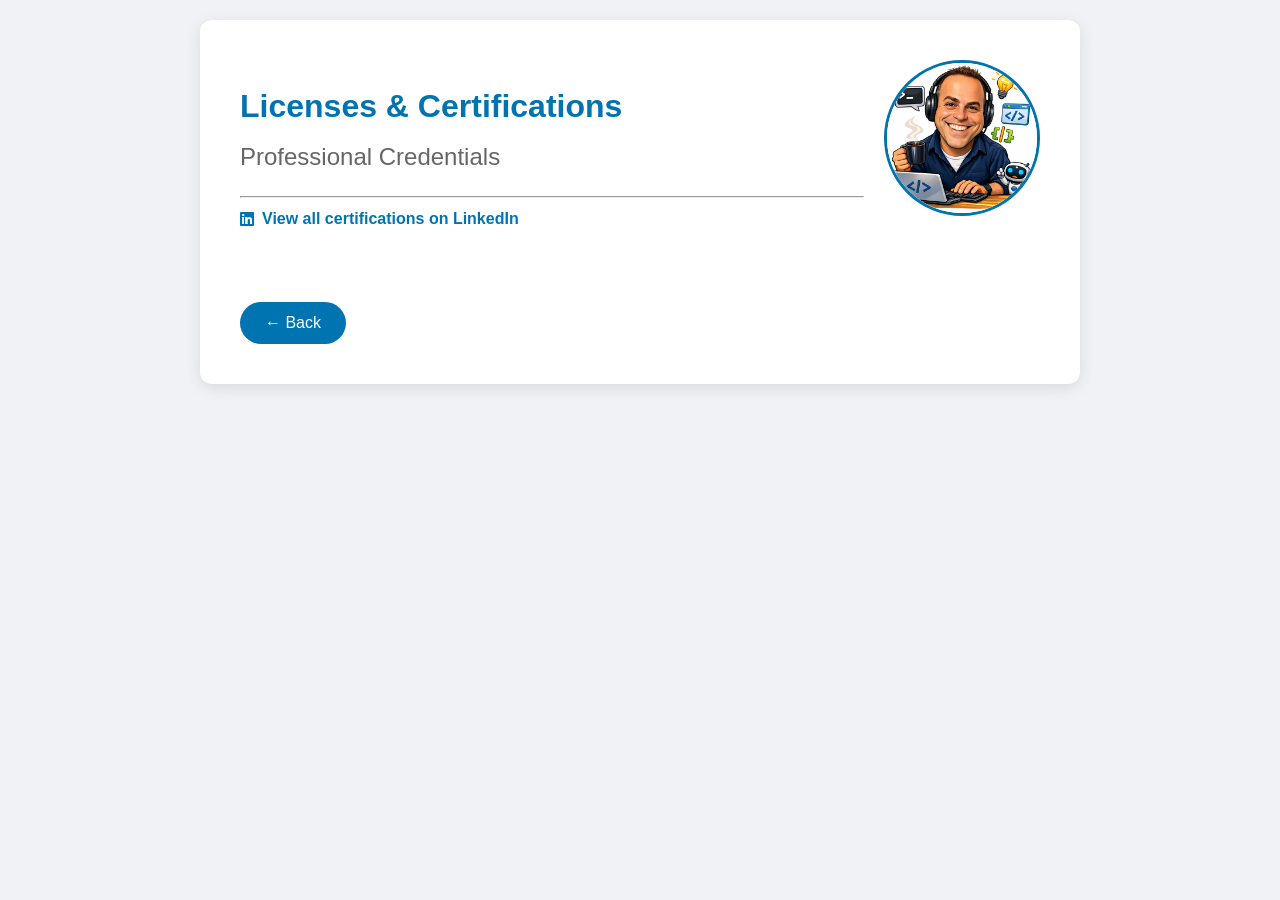
==== certifications.html @ ac949c7a "Add Licenses & Certifications and Recommendations buttons - Certifications button opens LinkedIn cer" ====
<!DOCTYPE html>
<html lang="en">

<head>
    <meta charset="UTF-8">
    <meta name="viewport" content="width=device-width, initial-scale=1.0">
    <title>Hagai Tregerman | Licenses & Certifications</title>
    <link rel="icon" type="image/png" href="./img/Profile funny Developer.png">
    <link rel="stylesheet" href="style.css">
    <link rel="stylesheet" href="certifications.css">
    <link rel="stylesheet" href="https://cdnjs.cloudflare.com/ajax/libs/font-awesome/6.0.0/css/all.min.css">
</head>

<body>
    <div class="container">
        <img src="./img/Profile funny Developer.png" alt="Hagai Tregerman" class="profile-img page-top-img">
        <h1>Licenses & Certifications</h1>
        <h2>Professional Credentials</h2>

        <hr />

        <a href="https://www.linkedin.com/in/hagait/details/certifications/" target="_blank" class="linkedin-all">
            <i class="fab fa-linkedin" aria-hidden="true"></i> View all certifications on LinkedIn
        </a>

        <div class="cert-grid">
            <!-- Cards will be added here -->
        </div>

        <div class="footer">
            <button onclick="window.location.href='index.html'">&#8592; Back</button>
        </div>
    </div>
</body>

</html>
---- style.css ----
body {
    font-family: 'Segoe UI', Tahoma, Geneva, Verdana, sans-serif;
    line-height: 1.6;
    color: #333;
    background-color: #f0f2f5;
    margin: 0;
    padding: 20px;
}

.container {
    max-width: 800px; /* width control */
    margin: 0 auto; /* centering */
    background: #fff;
    padding: 40px; /* padding */
    border-radius: 12px; /* border-radius */
    box-shadow: 0 4px 15px rgba(0,0,0,0.1);
    overflow-x: hidden;
}

h1 {
    margin-bottom: 5px;
    color: #0073b1; /* LinkedIn Blue */
}

h2 {
    font-weight: 300;
    color: #666;
    margin-top: 0;
}

.profile-section {
    display: flex;
    align-items: center;
    gap: 30px;
    margin: 30px 0;
}

.profile-img {
    width: 150px;
    height: 150px; /* height */
    border-radius: 50%; /* circular image */
    border: 3px solid #0073b1;
    transition: transform 0.3s ease; /* transition effect */
}

.profile-img:hover {
    transform: scale(1.05); /* hover interaction */
}

.contact-info p {
    display: flex;
    align-items: center;
    gap: 6px;
    margin: 4px 0;
}

.contact-info p strong {
    min-width: 110px;
    flex-shrink: 0;
}

.contact-info a {
    color: #0073b1;
    text-decoration: none;
}

.contact-info a:hover {
    text-decoration: underline;
}

ul {
    list-style-type: none;
    padding: 0;
}

li {
    margin-bottom: 10px;
    padding-left: 20px;
    position: relative;
}

li::before {
    content: "▹";
    position: absolute;
    left: 0;
    color: #0073b1;
}

.like-section {
    display: flex;
    flex-direction: column;
    align-items: center;
    gap: 8px;
    flex-shrink: 0;
    margin-left: auto;
}

button.like-btn {
    background: #e8f4fd;
    color: #0073b1;
    border: 2px solid #0073b1;
    border-radius: 50%;
    width: 80px;
    height: 80px;
    font-size: 34px;
    padding: 0;
    cursor: pointer;
    transition: transform 0.2s, background 0.2s, border-color 0.2s;
}

button.like-btn:hover {
    background: #0073b1;
    color: white;
    transform: scale(1.08);
}

button.like-btn.liked {
    background: #e74c3c;
    border-color: #e74c3c;
    color: white;
}

.like-count {
    font-size: 16px;
    font-weight: bold;
    color: #333;
}

button {
    background-color: #0073b1;
    color: white;
    padding: 12px 25px;
    border: none;
    border-radius: 25px;
    font-size: 16px;
    cursor: pointer;
    transition: background-color 0.2s;
}

button:hover {
    background-color: #005582;
}

@media (max-width: 768px) {
    body {
        padding: 10px;
    }

    .container {
        padding: 20px;
    }

    .profile-section {
        flex-direction: column;
        align-items: center;
        text-align: center;
        gap: 16px;
    }

    .contact-info p {
        justify-content: flex-start;
        text-align: left;
    }

    .contact-info p strong {
        min-width: 85px;
    }

    .like-section {
        margin-left: 0;
    }

    .footer {
        display: flex;
        flex-direction: column;
        align-items: center;
        gap: 12px;
    }

    button {
        width: 100%;
        max-width: 280px;
    }

    button.like-btn {
        width: 80px;
        max-width: 80px;
    }
}
---- certifications.css ----
.page-top-img {
    float: right;
    margin: 0 0 15px 20px;
}

.linkedin-all {
    display: inline-flex;
    align-items: center;
    gap: 8px;
    color: #0073b1;
    text-decoration: none;
    font-weight: 600;
    font-size: 1em;
    margin-bottom: 20px;
}

.linkedin-all:hover {
    text-decoration: underline;
}

.cert-grid {
    display: flex;
    flex-direction: column;
    gap: 20px;
    margin-top: 10px;
}

.cert-card {
    border: 1px solid #e0e0e0;
    border-radius: 10px;
    padding: 18px 25px;
    background: #f9f9f9;
    transition: box-shadow 0.2s;
    display: flex;
    align-items: flex-start;
    gap: 16px;
}

.cert-card:hover {
    box-shadow: 0 4px 12px rgba(0, 115, 177, 0.15);
}

.cert-icon {
    font-size: 28px;
    color: #0073b1;
    flex-shrink: 0;
    margin-top: 2px;
}

.cert-body h4 {
    margin: 0 0 4px 0;
    color: #0073b1;
    font-size: 1.05em;
}

.cert-body .cert-issuer {
    margin: 0 0 4px 0;
    color: #555;
    font-size: 0.9em;
}

.cert-body .cert-date {
    margin: 0 0 10px 0;
    color: #888;
    font-size: 0.85em;
}

.cert-body a {
    color: #0073b1;
    text-decoration: none;
    font-size: 0.9em;
}

.cert-body a:hover {
    text-decoration: underline;
}

.footer {
    margin-top: 40px;
}
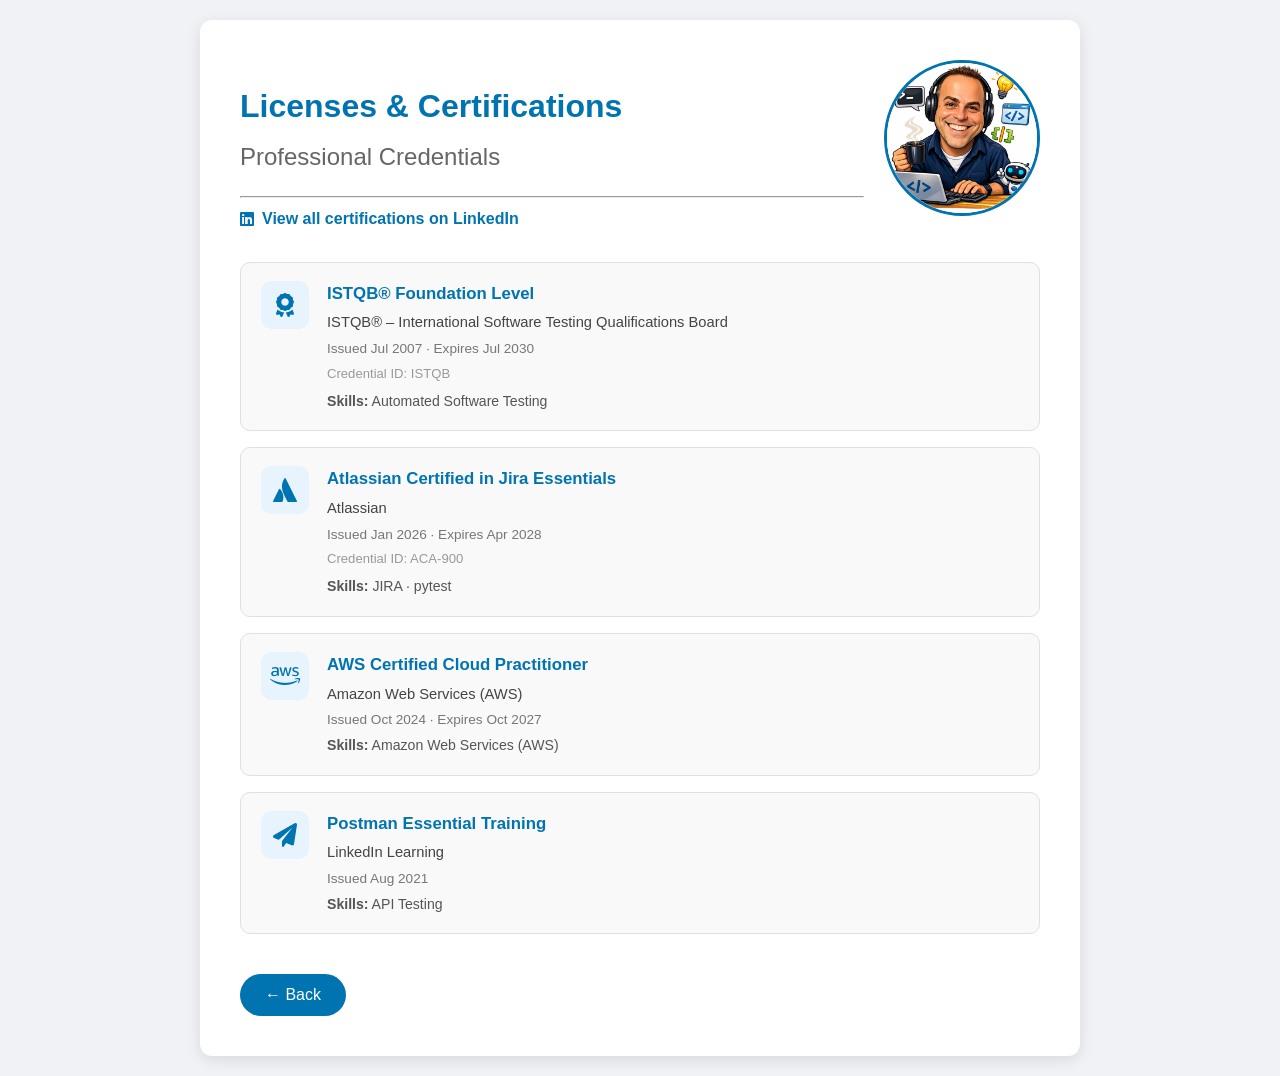
==== commit 523396cb: "Add certifications page with real credential cards - Certifications button now opens local certifica" ====
--- a/certifications.html
+++ b/certifications.html
@@ -24,7 +24,57 @@
         </a>
 
         <div class="cert-grid">
-            <!-- Cards will be added here -->
+
+            <div class="cert-card">
+                <div class="cert-icon-wrap">
+                    <i class="fas fa-award cert-icon"></i>
+                </div>
+                <div class="cert-body">
+                    <h4>ISTQB® Foundation Level</h4>
+                    <p class="cert-issuer">ISTQB® – International Software Testing Qualifications Board</p>
+                    <p class="cert-date">Issued Jul 2007 · Expires Jul 2030</p>
+                    <p class="cert-id">Credential ID: ISTQB</p>
+                    <p class="cert-skills"><strong>Skills:</strong> Automated Software Testing</p>
+                </div>
+            </div>
+
+            <div class="cert-card">
+                <div class="cert-icon-wrap">
+                    <i class="fab fa-atlassian cert-icon"></i>
+                </div>
+                <div class="cert-body">
+                    <h4>Atlassian Certified in Jira Essentials</h4>
+                    <p class="cert-issuer">Atlassian</p>
+                    <p class="cert-date">Issued Jan 2026 · Expires Apr 2028</p>
+                    <p class="cert-id">Credential ID: ACA-900</p>
+                    <p class="cert-skills"><strong>Skills:</strong> JIRA · pytest</p>
+                </div>
+            </div>
+
+            <div class="cert-card">
+                <div class="cert-icon-wrap">
+                    <i class="fab fa-aws cert-icon"></i>
+                </div>
+                <div class="cert-body">
+                    <h4>AWS Certified Cloud Practitioner</h4>
+                    <p class="cert-issuer">Amazon Web Services (AWS)</p>
+                    <p class="cert-date">Issued Oct 2024 · Expires Oct 2027</p>
+                    <p class="cert-skills"><strong>Skills:</strong> Amazon Web Services (AWS)</p>
+                </div>
+            </div>
+
+            <div class="cert-card">
+                <div class="cert-icon-wrap">
+                    <i class="fas fa-paper-plane cert-icon"></i>
+                </div>
+                <div class="cert-body">
+                    <h4>Postman Essential Training</h4>
+                    <p class="cert-issuer">LinkedIn Learning</p>
+                    <p class="cert-date">Issued Aug 2021</p>
+                    <p class="cert-skills"><strong>Skills:</strong> API Testing</p>
+                </div>
+            </div>
+
         </div>
 
         <div class="footer">
--- a/certifications.css
+++ b/certifications.css
@@ -21,30 +21,39 @@
 .cert-grid {
     display: flex;
     flex-direction: column;
-    gap: 20px;
+    gap: 16px;
     margin-top: 10px;
 }
 
 .cert-card {
     border: 1px solid #e0e0e0;
     border-radius: 10px;
-    padding: 18px 25px;
+    padding: 18px 20px;
     background: #f9f9f9;
-    transition: box-shadow 0.2s;
     display: flex;
     align-items: flex-start;
-    gap: 16px;
+    gap: 18px;
+    transition: box-shadow 0.2s;
 }
 
 .cert-card:hover {
     box-shadow: 0 4px 12px rgba(0, 115, 177, 0.15);
 }
 
+.cert-icon-wrap {
+    flex-shrink: 0;
+    width: 48px;
+    height: 48px;
+    background: #e8f4fd;
+    border-radius: 10px;
+    display: flex;
+    align-items: center;
+    justify-content: center;
+}
+
 .cert-icon {
-    font-size: 28px;
+    font-size: 24px;
     color: #0073b1;
-    flex-shrink: 0;
-    margin-top: 2px;
 }
 
 .cert-body h4 {
@@ -54,27 +63,42 @@
 }
 
 .cert-body .cert-issuer {
-    margin: 0 0 4px 0;
-    color: #555;
-    font-size: 0.9em;
+    margin: 0 0 3px 0;
+    color: #444;
+    font-size: 0.92em;
 }
 
 .cert-body .cert-date {
-    margin: 0 0 10px 0;
-    color: #888;
+    margin: 0 0 3px 0;
+    color: #777;
     font-size: 0.85em;
 }
 
-.cert-body a {
-    color: #0073b1;
-    text-decoration: none;
-    font-size: 0.9em;
+.cert-body .cert-id {
+    margin: 0 0 6px 0;
+    color: #999;
+    font-size: 0.82em;
 }
 
-.cert-body a:hover {
-    text-decoration: underline;
+.cert-body .cert-skills {
+    margin: 0;
+    color: #555;
+    font-size: 0.88em;
 }
 
 .footer {
     margin-top: 40px;
 }
+
+@media (max-width: 768px) {
+    .page-top-img {
+        float: none;
+        display: block;
+        margin: 0 auto 15px;
+    }
+
+    .cert-card {
+        flex-direction: column;
+        align-items: flex-start;
+    }
+}
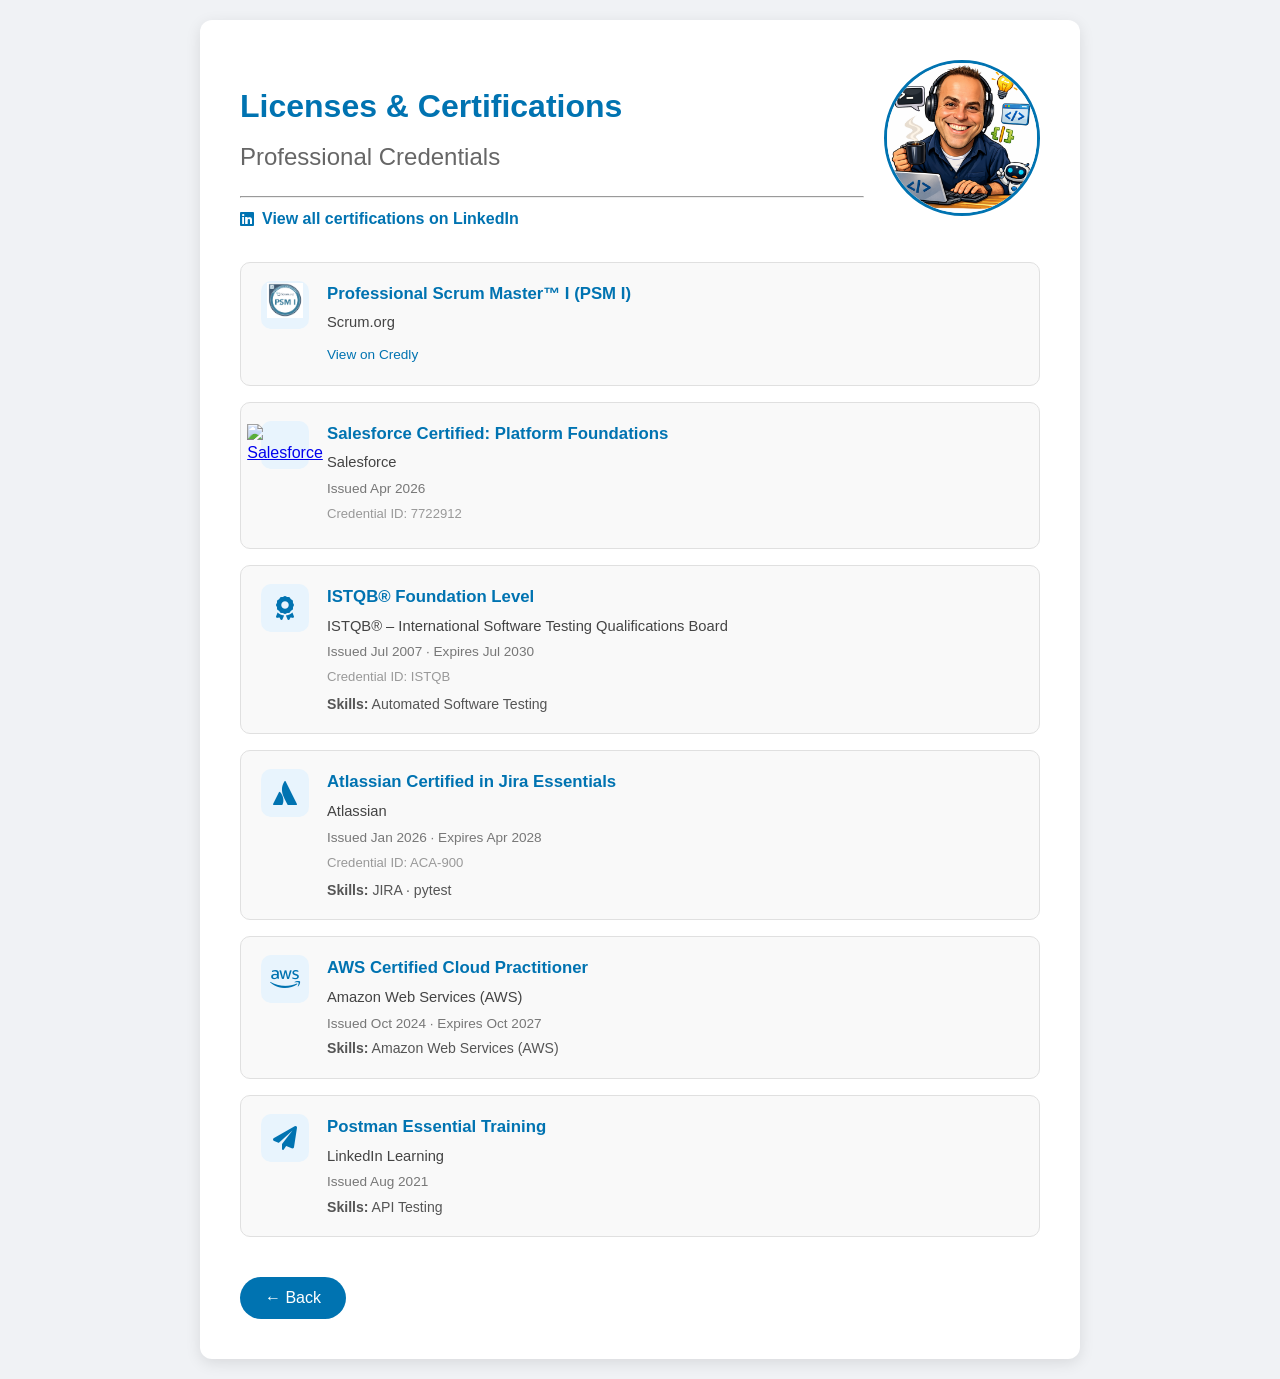
==== commit 6c82c653: "Add PSM I certification with Scrum badge and Credly link Co-Authored-By: Claude Sonnet 4.6 <noreply@" ====
--- a/certifications.html
+++ b/certifications.html
@@ -24,6 +24,33 @@
         </a>
 
         <div class="cert-grid">
+
+            <div class="cert-card">
+                <div class="cert-icon-wrap">
+                    <a href="https://www.credly.com/badges/2f845a2f-b209-4327-aec3-fc92373aceb7/linked_in_profile" target="_blank" title="View PSM I badge on Credly">
+                        <img src="./img/Badge_Scrum_master.png" alt="PSM I" class="cert-icon-img">
+                    </a>
+                </div>
+                <div class="cert-body">
+                    <h4>Professional Scrum Master™ I (PSM I)</h4>
+                    <p class="cert-issuer">Scrum.org</p>
+                    <a href="https://www.credly.com/badges/2f845a2f-b209-4327-aec3-fc92373aceb7/linked_in_profile" target="_blank" class="cert-link">View on Credly</a>
+                </div>
+            </div>
+
+            <div class="cert-card">
+                <div class="cert-icon-wrap">
+                    <a href="./img/Completing Certification Requiremnts.png" target="_blank" title="View certification">
+                        <img src="./img/Badge_SF-Certified_Platform-Foundations_High-Res.png" alt="Salesforce" class="cert-icon-img">
+                    </a>
+                </div>
+                <div class="cert-body">
+                    <h4>Salesforce Certified: Platform Foundations</h4>
+                    <p class="cert-issuer">Salesforce</p>
+                    <p class="cert-date">Issued Apr 2026</p>
+                    <p class="cert-id">Credential ID: 7722912</p>
+                </div>
+            </div>
 
             <div class="cert-card">
                 <div class="cert-icon-wrap">
--- a/certifications.css
+++ b/certifications.css
@@ -56,6 +56,24 @@
     color: #0073b1;
 }
 
+.cert-icon-img {
+    width: 36px;
+    height: 36px;
+    object-fit: contain;
+}
+
+.cert-link {
+    display: inline-block;
+    margin-top: 6px;
+    font-size: 0.85em;
+    color: #0073b1;
+    text-decoration: none;
+}
+
+.cert-link:hover {
+    text-decoration: underline;
+}
+
 .cert-body h4 {
     margin: 0 0 4px 0;
     color: #0073b1;
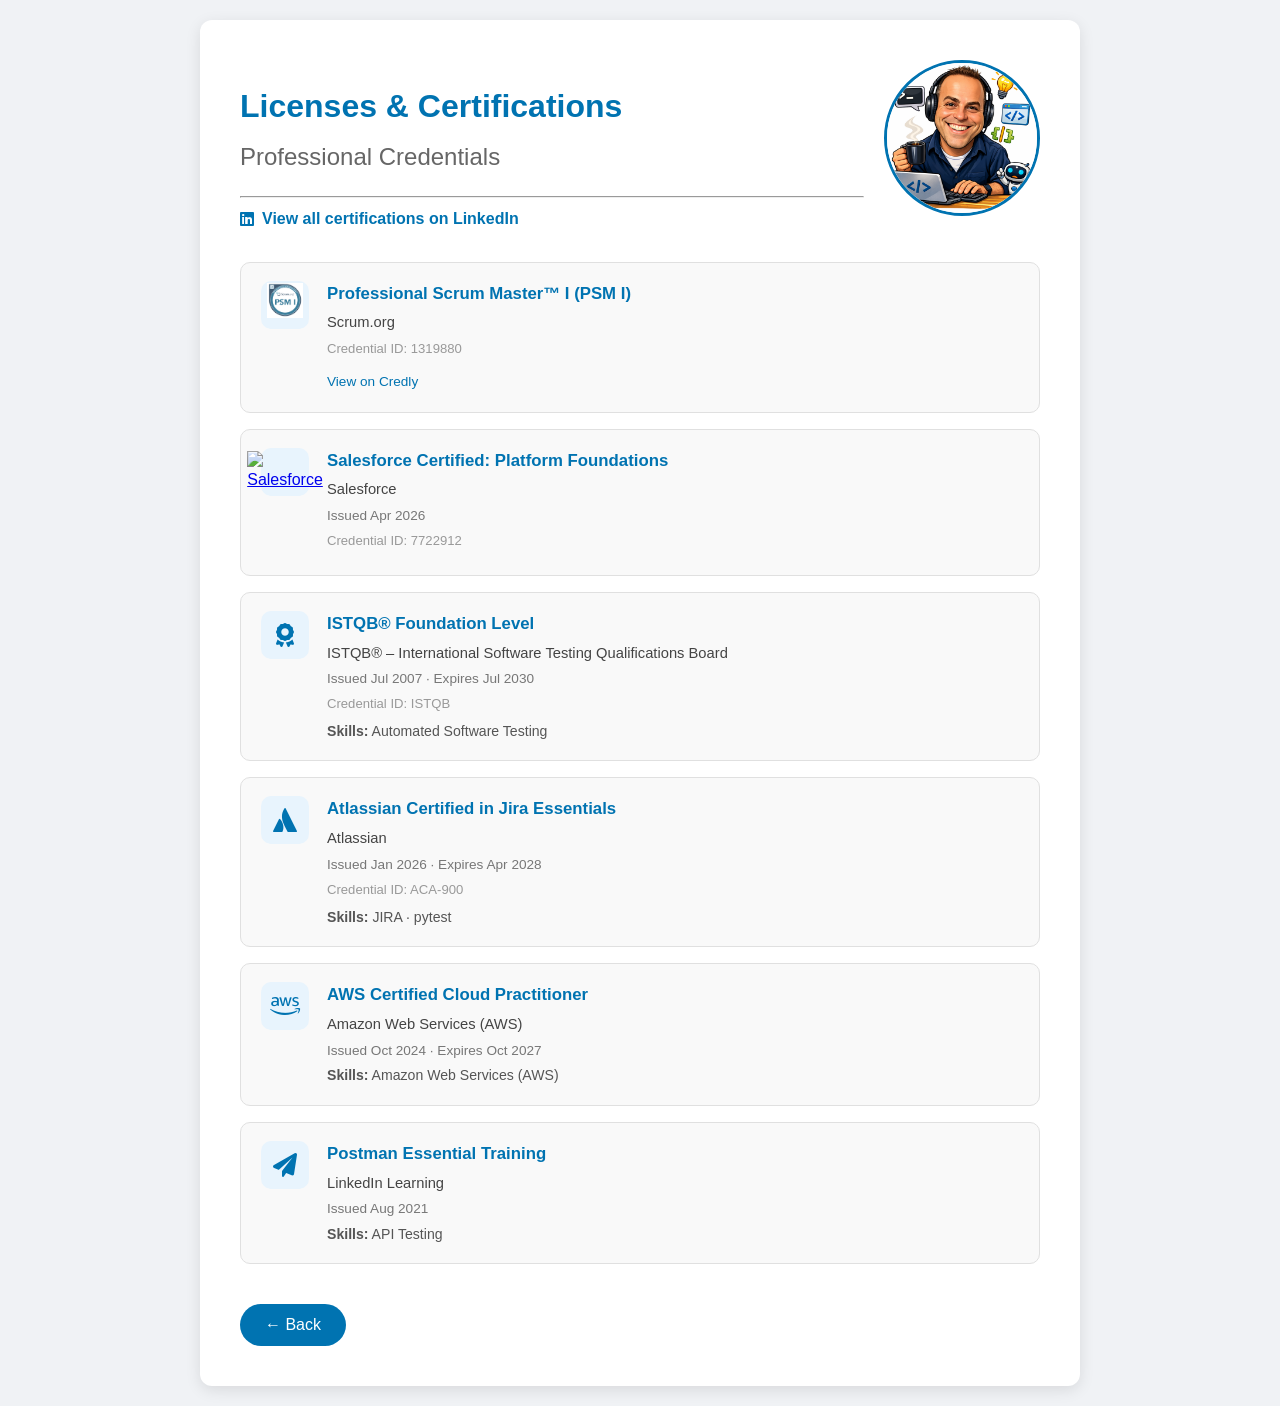
==== commit 70631954: "Add Credential ID to PSM I certification Co-Authored-By: Claude Sonnet 4.6 <noreply@anthropic.com>" ====
--- a/certifications.html
+++ b/certifications.html
@@ -34,6 +34,7 @@
                 <div class="cert-body">
                     <h4>Professional Scrum Master™ I (PSM I)</h4>
                     <p class="cert-issuer">Scrum.org</p>
+                    <p class="cert-id">Credential ID: 1319880</p>
                     <a href="https://www.credly.com/badges/2f845a2f-b209-4327-aec3-fc92373aceb7/linked_in_profile" target="_blank" class="cert-link">View on Credly</a>
                 </div>
             </div>
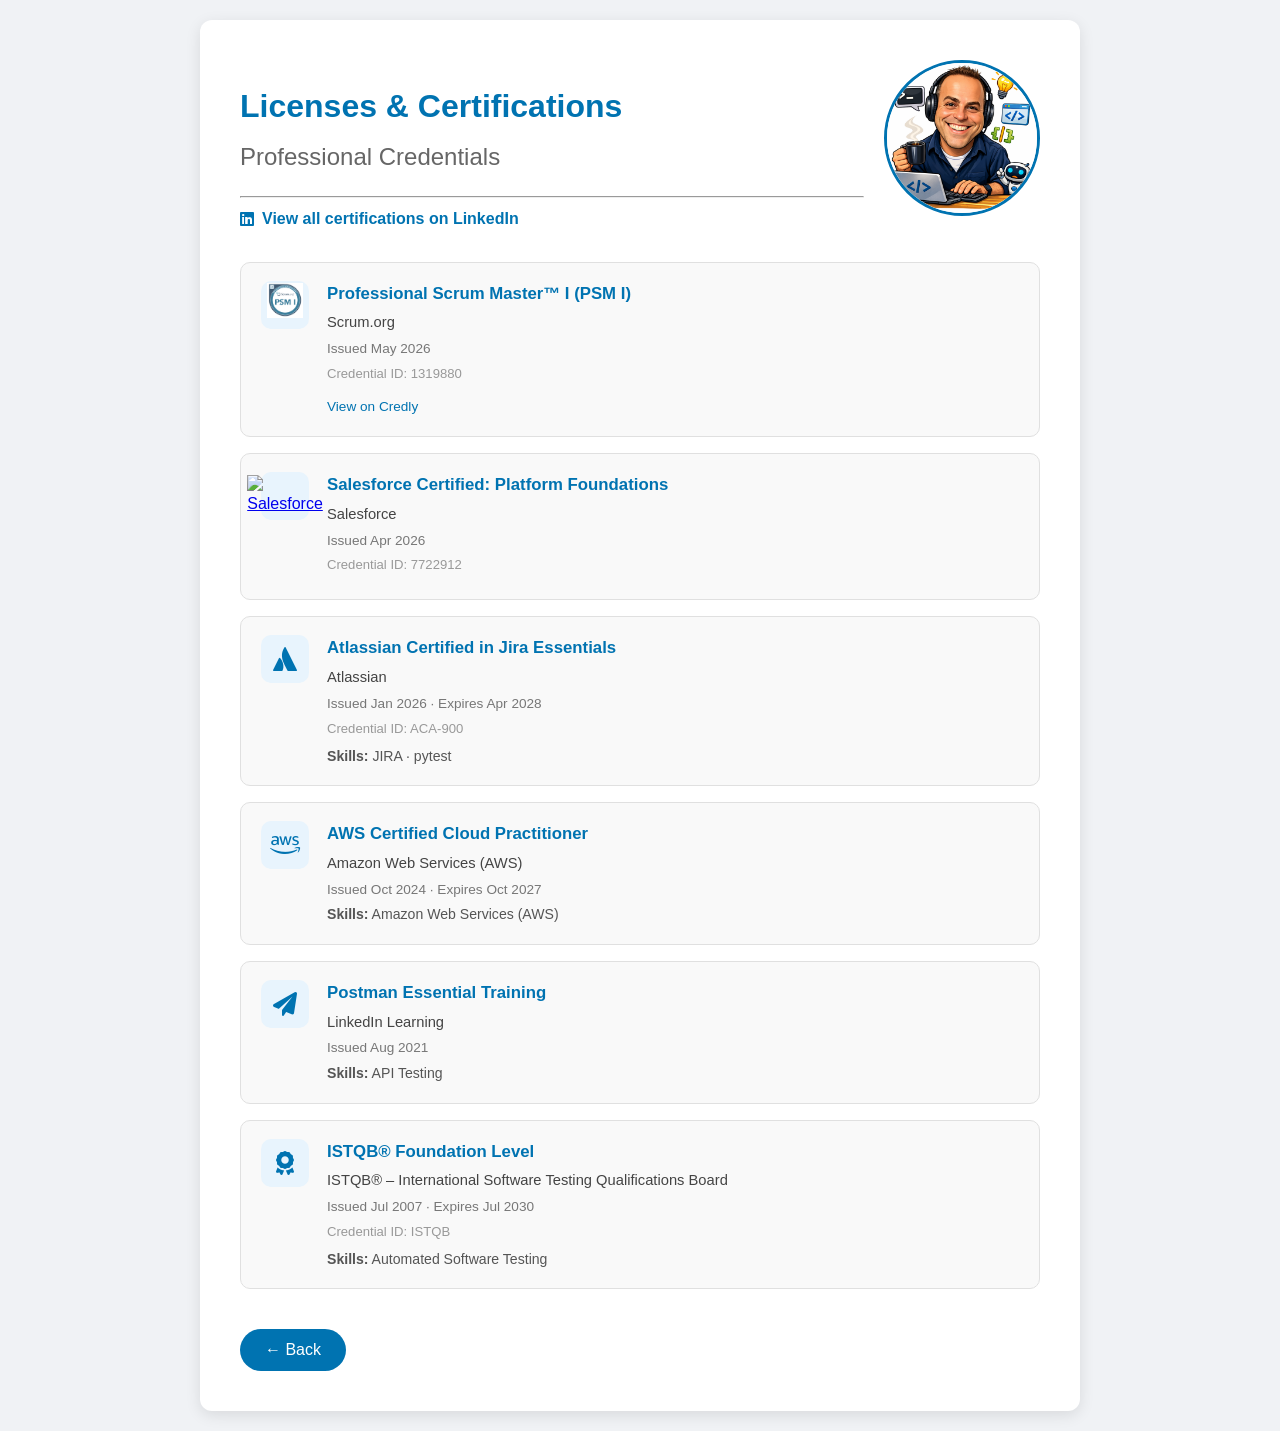
==== commit 3bb44b80: "Add issue date to PSM I and move ISTQB to last position Co-Authored-By: Claude Sonnet 4.6 <noreply@a" ====
--- a/certifications.html
+++ b/certifications.html
@@ -34,6 +34,7 @@
                 <div class="cert-body">
                     <h4>Professional Scrum Master™ I (PSM I)</h4>
                     <p class="cert-issuer">Scrum.org</p>
+                    <p class="cert-date">Issued May 2026</p>
                     <p class="cert-id">Credential ID: 1319880</p>
                     <a href="https://www.credly.com/badges/2f845a2f-b209-4327-aec3-fc92373aceb7/linked_in_profile" target="_blank" class="cert-link">View on Credly</a>
                 </div>
@@ -50,19 +51,6 @@
                     <p class="cert-issuer">Salesforce</p>
                     <p class="cert-date">Issued Apr 2026</p>
                     <p class="cert-id">Credential ID: 7722912</p>
-                </div>
-            </div>
-
-            <div class="cert-card">
-                <div class="cert-icon-wrap">
-                    <i class="fas fa-award cert-icon"></i>
-                </div>
-                <div class="cert-body">
-                    <h4>ISTQB® Foundation Level</h4>
-                    <p class="cert-issuer">ISTQB® – International Software Testing Qualifications Board</p>
-                    <p class="cert-date">Issued Jul 2007 · Expires Jul 2030</p>
-                    <p class="cert-id">Credential ID: ISTQB</p>
-                    <p class="cert-skills"><strong>Skills:</strong> Automated Software Testing</p>
                 </div>
             </div>
 
@@ -103,6 +91,19 @@
                 </div>
             </div>
 
+            <div class="cert-card">
+                <div class="cert-icon-wrap">
+                    <i class="fas fa-award cert-icon"></i>
+                </div>
+                <div class="cert-body">
+                    <h4>ISTQB® Foundation Level</h4>
+                    <p class="cert-issuer">ISTQB® – International Software Testing Qualifications Board</p>
+                    <p class="cert-date">Issued Jul 2007 · Expires Jul 2030</p>
+                    <p class="cert-id">Credential ID: ISTQB</p>
+                    <p class="cert-skills"><strong>Skills:</strong> Automated Software Testing</p>
+                </div>
+            </div>
+
         </div>
 
         <div class="footer">
